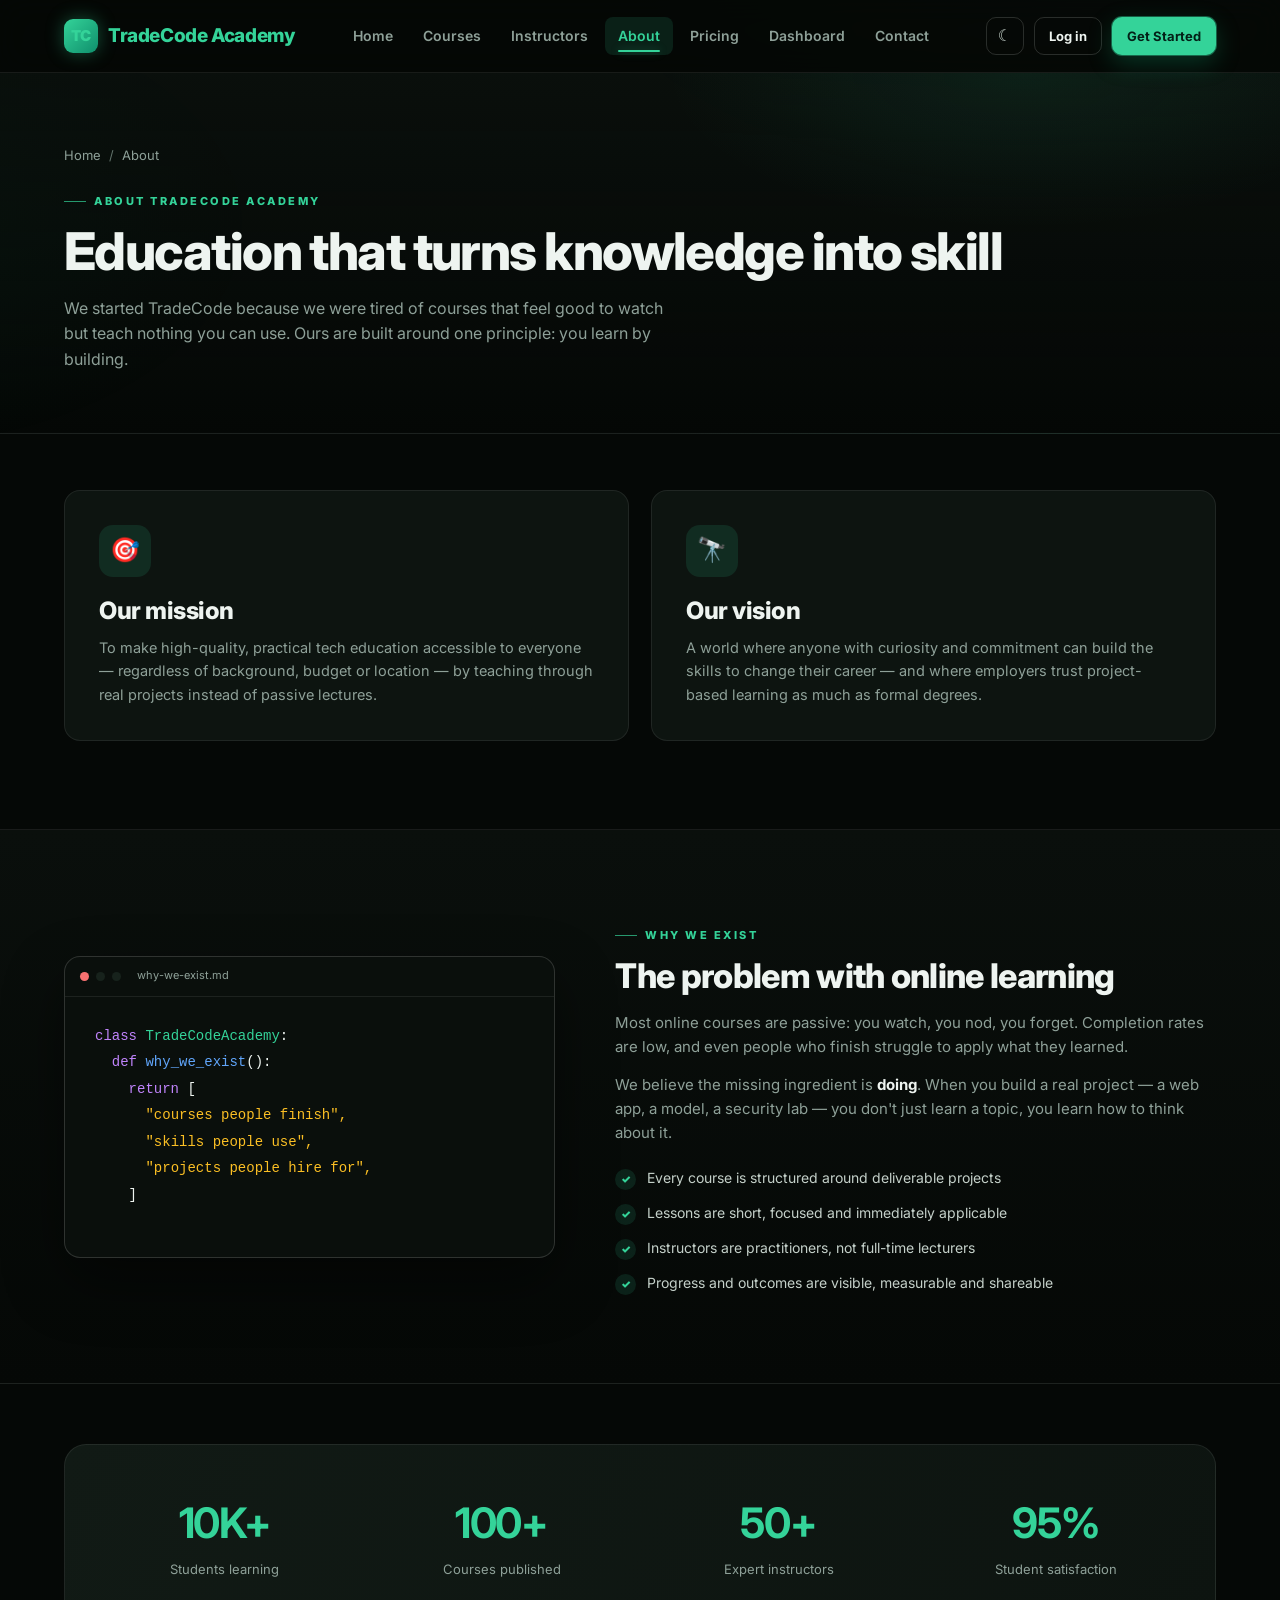
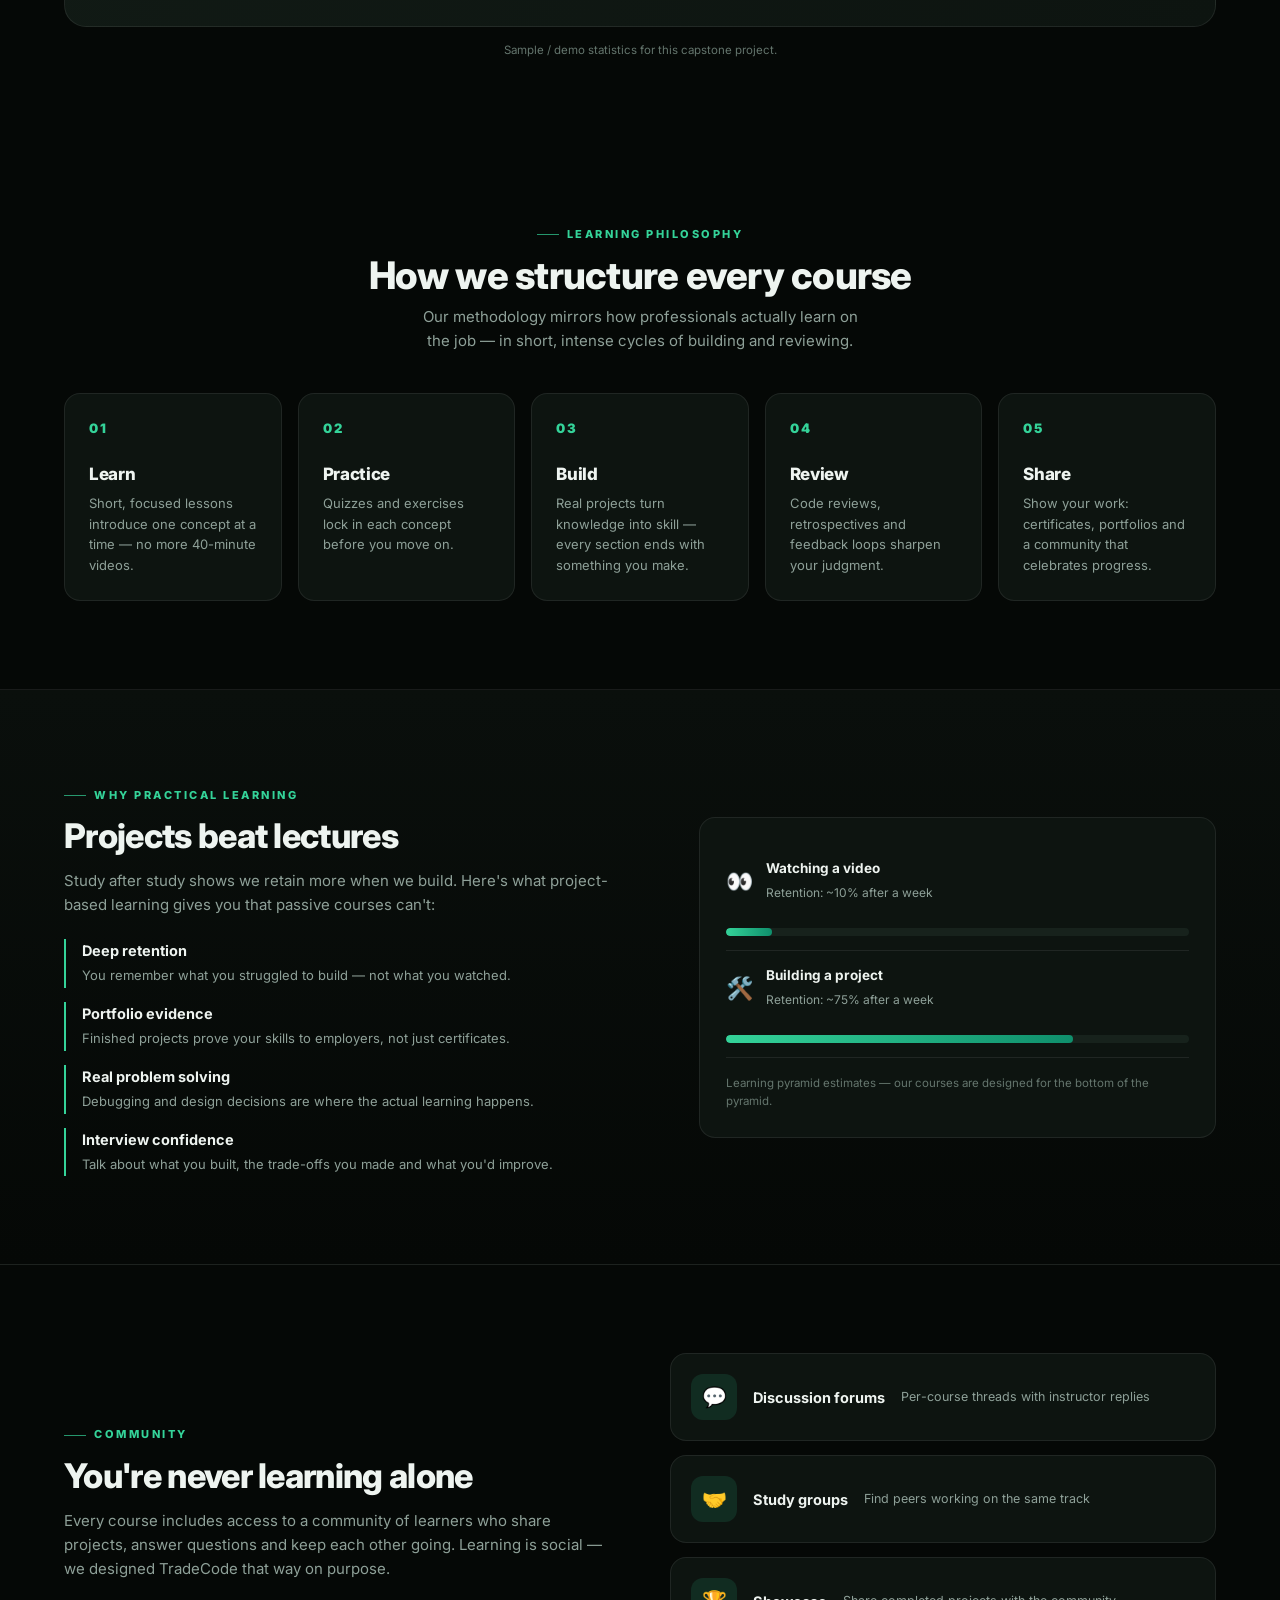
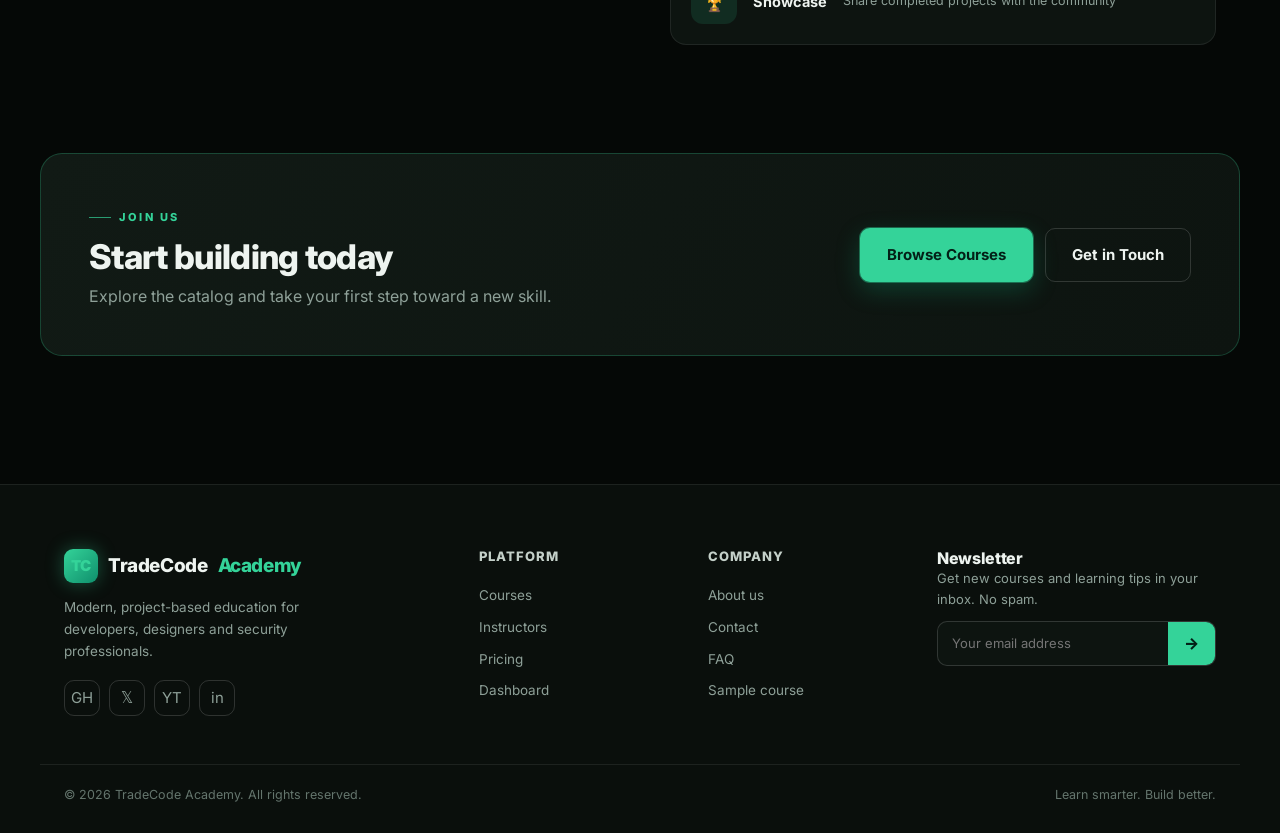
==== pages/about.html @ 3bd2e51d "feat: add instructors, about, pricing, dashboard and contact pages Complete the multi-page platform:" ====
<!DOCTYPE html>
<html lang="en">
<head>
  <meta charset="UTF-8">
  <meta name="viewport" content="width=device-width, initial-scale=1.0">
  <meta name="description" content="About TradeCode Academy — our mission, vision, learning philosophy and the story behind the platform.">
  <title>About Us | TradeCode Academy</title>
  <link rel="icon" type="image/svg+xml" href="../assets/images/favicon.svg">
  <link rel="preconnect" href="https://fonts.googleapis.com">
  <link rel="preconnect" href="https://fonts.gstatic.com" crossorigin>
  <link href="https://fonts.googleapis.com/css2?family=Inter:wght@400;500;600;700;800;900&display=swap" rel="stylesheet">
  <link rel="stylesheet" href="../css/style.css">
  <link rel="stylesheet" href="../css/about.css">
</head>
<body data-page="about">

  <header class="navbar">
    <div class="nav-inner">
      <a href="../index.html" class="logo">
        <span class="logo-mark">TC</span>
        <span>TradeCode <em style="font-style:normal;color:var(--primary)">Academy</em></span>
      </a>
      <button class="icon-btn menu-toggle" aria-label="Open menu" aria-expanded="false">☰</button>
      <nav class="nav-links" aria-label="Main navigation">
        <a href="../index.html" data-nav="home">Home</a>
        <a href="courses.html" data-nav="courses">Courses</a>
        <a href="instructors.html" data-nav="instructors">Instructors</a>
        <a href="about.html" data-nav="about">About</a>
        <a href="pricing.html" data-nav="pricing">Pricing</a>
        <a href="dashboard.html" data-nav="dashboard">Dashboard</a>
        <a href="contact.html" data-nav="contact">Contact</a>
      </nav>
      <div class="nav-cta">
        <button class="icon-btn" id="themeBtn" aria-label="Toggle theme">☾</button>
        <button class="btn btn-outline btn-sm" data-modal="login">Log in</button>
        <button class="btn btn-primary btn-sm" data-modal="register">Get Started</button>
      </div>
    </div>
  </header>

  <main>
    <!-- ============ PAGE HERO ============ -->
    <section class="page-hero">
      <div class="container">
        <nav class="breadcrumbs" aria-label="Breadcrumb">
          <a href="../index.html">Home</a>
          <span class="sep">/</span>
          <span>About</span>
        </nav>
        <span class="eyebrow">About TradeCode Academy</span>
        <h1>Education that turns knowledge into skill</h1>
        <p>We started TradeCode because we were tired of courses that feel good to watch but teach nothing you can use. Ours are built around one principle: you learn by building.</p>
      </div>
    </section>

    <!-- ============ MISSION / VISION ============ -->
    <section class="section mv-section">
      <div class="container mv-grid">
        <article class="mv-card card reveal">
          <span class="mv-icon">🎯</span>
          <h2>Our mission</h2>
          <p>To make high-quality, practical tech education accessible to everyone — regardless of background, budget or location — by teaching through real projects instead of passive lectures.</p>
        </article>
        <article class="mv-card card reveal">
          <span class="mv-icon">🔭</span>
          <h2>Our vision</h2>
          <p>A world where anyone with curiosity and commitment can build the skills to change their career — and where employers trust project-based learning as much as formal degrees.</p>
        </article>
      </div>
    </section>

    <!-- ============ STORY ============ -->
    <section class="section story-section">
      <div class="container story-grid">
        <div class="story-visual">
          <div class="story-window">
            <div class="window-bar"><i></i><i></i><i></i><span>why-we-exist.md</span></div>
            <div class="window-body">
              <p><span class="code-kw">class</span> <span class="code-tc">TradeCodeAcademy</span>:</p>
              <p>&nbsp;&nbsp;<span class="code-kw">def</span> <span class="code-fn">why_we_exist</span>():</p>
              <p>&nbsp;&nbsp;&nbsp;&nbsp;<span class="code-kw">return</span> [</p>
              <p>&nbsp;&nbsp;&nbsp;&nbsp;&nbsp;&nbsp;<span class="code-str">"courses people finish",</span></p>
              <p>&nbsp;&nbsp;&nbsp;&nbsp;&nbsp;&nbsp;<span class="code-str">"skills people use",</span></p>
              <p>&nbsp;&nbsp;&nbsp;&nbsp;&nbsp;&nbsp;<span class="code-str">"projects people hire for",</span></p>
              <p>&nbsp;&nbsp;&nbsp;&nbsp;]</p>
            </div>
          </div>
        </div>
        <div class="story-copy">
          <span class="eyebrow">Why we exist</span>
          <h2>The problem with online learning</h2>
          <p>Most online courses are passive: you watch, you nod, you forget. Completion rates are low, and even people who finish struggle to apply what they learned.</p>
          <p>We believe the missing ingredient is <strong>doing</strong>. When you build a real project — a web app, a model, a security lab — you don't just learn a topic, you learn how to think about it.</p>
          <ul class="story-points">
            <li><span>✓</span> Every course is structured around deliverable projects</li>
            <li><span>✓</span> Lessons are short, focused and immediately applicable</li>
            <li><span>✓</span> Instructors are practitioners, not full-time lecturers</li>
            <li><span>✓</span> Progress and outcomes are visible, measurable and shareable</li>
          </ul>
        </div>
      </div>
    </section>

    <!-- ============ STATS ============ -->
    <section class="section stats-band">
      <div class="container">
        <div class="stats-grid" id="statsGrid">
          <div class="stat-cell"><b class="count" data-target="10" data-suffix="K+">0</b><span>Students learning</span></div>
          <div class="stat-cell"><b class="count" data-target="100" data-suffix="+">0</b><span>Courses published</span></div>
          <div class="stat-cell"><b class="count" data-target="50" data-suffix="+">0</b><span>Expert instructors</span></div>
          <div class="stat-cell"><b class="count" data-target="95" data-suffix="%">0</b><span>Student satisfaction</span></div>
        </div>
        <p class="demo-stats-note">Sample / demo statistics for this capstone project.</p>
      </div>
    </section>

    <!-- ============ PHILOSOPHY ============ -->
    <section class="section phil-section">
      <div class="container">
        <div class="section-head center">
          <div>
            <span class="eyebrow">Learning philosophy</span>
            <h2>How we structure every course</h2>
            <p>Our methodology mirrors how professionals actually learn on the job — in short, intense cycles of building and reviewing.</p>
          </div>
        </div>
        <div class="method-grid">
          <article class="method-step card reveal">
            <span class="method-num">01</span>
            <h3>Learn</h3>
            <p>Short, focused lessons introduce one concept at a time — no more 40-minute videos.</p>
          </article>
          <article class="method-step card reveal">
            <span class="method-num">02</span>
            <h3>Practice</h3>
            <p>Quizzes and exercises lock in each concept before you move on.</p>
          </article>
          <article class="method-step card reveal">
            <span class="method-num">03</span>
            <h3>Build</h3>
            <p>Real projects turn knowledge into skill — every section ends with something you make.</p>
          </article>
          <article class="method-step card reveal">
            <span class="method-num">04</span>
            <h3>Review</h3>
            <p>Code reviews, retrospectives and feedback loops sharpen your judgment.</p>
          </article>
          <article class="method-step card reveal">
            <span class="method-num">05</span>
            <h3>Share</h3>
            <p>Show your work: certificates, portfolios and a community that celebrates progress.</p>
          </article>
        </div>
      </div>
    </section>

    <!-- ============ PRACTICAL LEARNING ============ -->
    <section class="section practical-section">
      <div class="container practical-grid">
        <div class="practical-copy">
          <span class="eyebrow">Why practical learning</span>
          <h2>Projects beat lectures</h2>
          <p>Study after study shows we retain more when we build. Here's what project-based learning gives you that passive courses can't:</p>
          <ul class="benefit-list">
            <li><b>Deep retention</b><span>You remember what you struggled to build — not what you watched.</span></li>
            <li><b>Portfolio evidence</b><span>Finished projects prove your skills to employers, not just certificates.</span></li>
            <li><b>Real problem solving</b><span>Debugging and design decisions are where the actual learning happens.</span></li>
            <li><b>Interview confidence</b><span>Talk about what you built, the trade-offs you made and what you'd improve.</span></li>
          </ul>
        </div>
        <div class="practical-visual">
          <div class="practical-card card">
            <div class="practical-row">
              <span class="p-ico">👀</span>
              <div><b>Watching a video</b><span>Retention: ~10% after a week</span></div>
              <div class="p-bar"><span style="width:10%"></span></div>
            </div>
            <div class="practical-row">
              <span class="p-ico">🛠️</span>
              <div><b>Building a project</b><span>Retention: ~75% after a week</span></div>
              <div class="p-bar"><span style="width:75%"></span></div>
            </div>
            <p class="practical-note">Learning pyramid estimates — our courses are designed for the bottom of the pyramid.</p>
          </div>
        </div>
      </div>
    </section>

    <!-- ============ COMMUNITY ============ -->
    <section class="section community-section">
      <div class="container community-inner">
        <div class="community-copy">
          <span class="eyebrow">Community</span>
          <h2>You're never learning alone</h2>
          <p>Every course includes access to a community of learners who share projects, answer questions and keep each other going. Learning is social — we designed TradeCode that way on purpose.</p>
        </div>
        <div class="community-cards">
          <article class="comm-card card"><span>💬</span><b>Discussion forums</b><small>Per-course threads with instructor replies</small></article>
          <article class="comm-card card"><span>🤝</span><b>Study groups</b><small>Find peers working on the same track</small></article>
          <article class="comm-card card"><span>🏆</span><b>Showcase</b><small>Share completed projects with the community</small></article>
        </div>
      </div>
    </section>

    <!-- ============ CTA ============ -->
    <section class="section cta-band">
      <div class="container cta-inner">
        <div>
          <span class="eyebrow">Join us</span>
          <h2>Start building today</h2>
          <p>Explore the catalog and take your first step toward a new skill.</p>
        </div>
        <div class="cta-actions">
          <a href="courses.html" class="btn btn-primary btn-large">Browse Courses</a>
          <a href="contact.html" class="btn btn-outline btn-large">Get in Touch</a>
        </div>
      </div>
    </section>
  </main>

  <footer class="footer">
    <div class="footer-grid">
      <div class="footer-brand">
        <a href="../index.html" class="logo"><span class="logo-mark">TC</span> TradeCode <span style="color:var(--primary)">Academy</span></a>
        <p>Modern, project-based education for developers, designers and security professionals.</p>
        <div class="socials">
          <a href="#" aria-label="GitHub">GH</a>
          <a href="#" aria-label="X / Twitter">𝕏</a>
          <a href="#" aria-label="YouTube">YT</a>
          <a href="#" aria-label="LinkedIn">in</a>
        </div>
      </div>
      <div class="footer-col">
        <h4>Platform</h4>
        <a href="courses.html">Courses</a>
        <a href="instructors.html">Instructors</a>
        <a href="pricing.html">Pricing</a>
        <a href="dashboard.html">Dashboard</a>
      </div>
      <div class="footer-col">
        <h4>Company</h4>
        <a href="about.html">About us</a>
        <a href="contact.html">Contact</a>
        <a href="contact.html#faq">FAQ</a>
        <a href="course-details.html?id=javascript-zero-to-advanced">Sample course</a>
      </div>
      <div class="footer-news">
        <h4>Newsletter</h4>
        <p>Get new courses and learning tips in your inbox. No spam.</p>
        <form class="news-form">
          <input type="email" placeholder="Your email address" required aria-label="Email address">
          <button type="submit" aria-label="Subscribe">→</button>
        </form>
      </div>
    </div>
    <div class="footer-bottom">
      <span>© <span class="js-year">2026</span> TradeCode Academy. All rights reserved.</span>
      <span>Learn smarter. Build better.</span>
    </div>
  </footer>

  <!-- Auth modal (demo UI) -->
  <div class="modal" id="modal" aria-hidden="true">
    <div class="modal-box">
      <button class="modal-close" aria-label="Close">×</button>
      <div class="modal-logo">TC</div>
      <h2 id="modalTitle">Create your account</h2>
      <p id="modalText">Start your learning journey today.</p>
      <form id="authForm">
        <div class="field"><input type="text" id="nameField" placeholder="Full name" required></div>
        <div class="field"><input type="email" placeholder="Email address" required></div>
        <div class="field"><input type="password" placeholder="Password (min. 6 characters)" required minlength="6"></div>
        <button class="btn btn-primary btn-block" type="submit" id="authSubmit">Create Account</button>
      </form>
      <small class="demo-note">Demo UI — connect this form to your backend/auth service.</small>
    </div>
  </div>

  <div class="toast" id="toast" role="status"></div>

  <script src="../js/courses.js"></script>
  <script src="../js/main.js"></script>
  <script src="../js/navigation.js"></script>
  <script src="../js/about.js"></script>
</body>
</html>
---- css/style.css ----
/* ============================================================
   TradeCode Academy — Design System (shared across all pages)
   Dark / premium / professional e-learning platform
   ============================================================ */

:root {
  /* Palette */
  --bg: #050806;
  --bg-soft: #0a0f0c;
  --surface: #0d1410;
  --surface-2: #111a15;
  --surface-3: #17221c;
  --border: rgba(255, 255, 255, 0.08);
  --border-strong: rgba(255, 255, 255, 0.15);
  --text: #eef4f0;
  --text-2: #c4d0c9;
  --muted: #8ea098;
  --muted-2: #64756d;
  --primary: #34d399;
  --primary-2: #10b981;
  --primary-dim: rgba(52, 211, 153, 0.12);
  --primary-glow: rgba(52, 211, 153, 0.35);
  --star: #f5c453;
  --danger: #f87171;

  /* Geometry */
  --radius: 16px;
  --radius-sm: 10px;
  --radius-lg: 22px;
  --shadow: 0 24px 60px rgba(0, 0, 0, 0.45);
  --shadow-sm: 0 10px 30px rgba(0, 0, 0, 0.35);
  --font: 'Inter', system-ui, -apple-system, 'Segoe UI', Roboto, sans-serif;
  --maxw: 1200px;
}

/* ---------- Base ---------- */
* { box-sizing: border-box; margin: 0; padding: 0; }
html { scroll-behavior: smooth; }
body {
  font-family: var(--font);
  background: var(--bg);
  color: var(--text);
  line-height: 1.6;
  -webkit-font-smoothing: antialiased;
  overflow-x: hidden;
}
body::before {
  content: '';
  position: fixed;
  inset: 0;
  z-index: -1;
  background:
    radial-gradient(900px 480px at 85% -10%, rgba(52, 211, 153, 0.07), transparent 60%),
    radial-gradient(700px 420px at -10% 25%, rgba(16, 185, 129, 0.05), transparent 55%);
  pointer-events: none;
}
a { text-decoration: none; color: inherit; }
img, svg { display: block; max-width: 100%; }
button { font: inherit; cursor: pointer; }
input, select, textarea { font: inherit; }
ul, ol { list-style: none; }
::selection { background: var(--primary-dim); color: var(--text); }

.container { max-width: var(--maxw); margin: 0 auto; padding: 0 24px; }
.eyebrow {
  font-size: 11px;
  letter-spacing: 2.5px;
  text-transform: uppercase;
  color: var(--primary);
  font-weight: 800;
  display: inline-flex;
  align-items: center;
  gap: 8px;
}
.eyebrow::before { content: ''; width: 22px; height: 1px; background: var(--primary); opacity: .7; }

/* ---------- Typography ---------- */
h1, h2, h3, h4 { line-height: 1.15; letter-spacing: -0.02em; font-weight: 800; }

/* ---------- Buttons ---------- */
.btn {
  display: inline-flex;
  align-items: center;
  justify-content: center;
  gap: 8px;
  border: 1px solid transparent;
  border-radius: var(--radius-sm);
  padding: 11px 20px;
  font-weight: 700;
  font-size: 14px;
  transition: all 0.2s ease;
  white-space: nowrap;
}
.btn-primary {
  background: var(--primary);
  color: #032017;
  box-shadow: 0 0 0 1px rgba(52, 211, 153, 0.4), 0 8px 24px rgba(16, 185, 129, 0.25);
}
.btn-primary:hover { background: #4adea0; transform: translateY(-1px); box-shadow: 0 0 0 1px rgba(52, 211, 153, 0.5), 0 12px 30px rgba(16, 185, 129, 0.35); }
.btn-outline { border-color: var(--border-strong); color: var(--text); background: transparent; }
.btn-outline:hover { border-color: var(--primary); color: var(--primary); background: var(--primary-dim); }
.btn-ghost { background: transparent; color: var(--text-2); }
.btn-ghost:hover { color: var(--primary); }
.btn-large { padding: 14px 26px; font-size: 15px; }
.btn-sm { padding: 8px 14px; font-size: 13px; }
.btn-block { width: 100%; }

/* ---------- Badges / tags ---------- */
.tag {
  display: inline-flex;
  align-items: center;
  gap: 6px;
  font-size: 11px;
  font-weight: 700;
  padding: 5px 11px;
  border-radius: 100px;
  background: var(--primary-dim);
  color: var(--primary);
  letter-spacing: .3px;
}
.tag-outline { background: transparent; border: 1px solid var(--border-strong); color: var(--text-2); }
.badge {
  display: inline-flex;
  align-items: center;
  gap: 5px;
  font-size: 11px;
  font-weight: 700;
  padding: 4px 10px;
  border-radius: 100px;
  border: 1px solid var(--border-strong);
  color: var(--text-2);
  background: var(--surface-2);
}
.badge.green { color: var(--primary); border-color: rgba(52, 211, 153, 0.35); background: var(--primary-dim); }
.badge.gold { color: var(--star); border-color: rgba(245, 196, 83, 0.35); background: rgba(245, 196, 83, 0.08); }

/* ---------- Section headers ---------- */
.section { padding: 88px 0; }
.section-head { display: flex; align-items: flex-end; justify-content: space-between; gap: 24px; margin-bottom: 40px; flex-wrap: wrap; }
.section-head h2 { font-size: clamp(28px, 4vw, 38px); margin-top: 10px; }
.section-head p { color: var(--muted); max-width: 460px; margin-top: 8px; font-size: 15px; }
.section-head.center { justify-content: center; text-align: center; }
.section-head.center p { margin-left: auto; margin-right: auto; }

/* ---------- Cards ---------- */
.card {
  background: var(--surface);
  border: 1px solid var(--border);
  border-radius: var(--radius);
  transition: all 0.25s ease;
}
.card:hover { transform: translateY(-4px); border-color: rgba(52, 211, 153, 0.35); box-shadow: var(--shadow); }

/* ---------- Navbar ---------- */
.navbar {
  position: sticky;
  top: 0;
  z-index: 40;
  border-bottom: 1px solid var(--border);
  background: rgba(5, 8, 6, 0.82);
  backdrop-filter: blur(14px);
  -webkit-backdrop-filter: blur(14px);
}
.nav-inner {
  max-width: var(--maxw);
  margin: 0 auto;
  height: 72px;
  padding: 0 24px;
  display: flex;
  align-items: center;
  justify-content: space-between;
  gap: 24px;
}
.logo { display: inline-flex; align-items: center; gap: 10px; font-weight: 800; font-size: 19px; letter-spacing: -0.02em; }
.logo-mark {
  width: 34px; height: 34px;
  display: grid; place-items: center;
  border-radius: 9px;
  background: linear-gradient(135deg, #34d399, #0f8f6c);
  color: #032017;
  font-weight: 900;
  font-size: 15px;
  box-shadow: 0 0 18px rgba(52, 211, 153, 0.35);
}
.logo span { color: var(--primary); }
.nav-links { display: flex; align-items: center; gap: 4px; }
.nav-links > a {
  position: relative;
  color: var(--muted);
  font-size: 14px;
  font-weight: 600;
  padding: 8px 13px;
  border-radius: 8px;
  transition: color 0.2s;
}
.nav-links > a:hover { color: var(--text); }
.nav-links > a.active { color: var(--primary); background: var(--primary-dim); }
.nav-links > a.active::after {
  content: '';
  position: absolute;
  left: 13px; right: 13px; bottom: 3px;
  height: 2px;
  border-radius: 2px;
  background: var(--primary);
  box-shadow: 0 0 8px var(--primary-glow);
}
.nav-cta { display: flex; align-items: center; gap: 10px; }
.icon-btn {
  display: grid; place-items: center;
  width: 38px; height: 38px;
  border-radius: 10px;
  border: 1px solid var(--border-strong);
  background: transparent;
  color: var(--text-2);
  font-size: 16px;
  transition: all 0.2s;
}
.icon-btn:hover { border-color: var(--primary); color: var(--primary); }
.menu-toggle { display: none; }

/* ---------- Page hero (inner pages) ---------- */
.page-hero {
  padding: 72px 0 60px;
  border-bottom: 1px solid var(--border);
  background:
    radial-gradient(600px 260px at 80% 0%, rgba(52, 211, 153, 0.08), transparent 60%),
    linear-gradient(180deg, rgba(13, 20, 16, 0.6), transparent);
}
.breadcrumbs { display: flex; align-items: center; gap: 8px; font-size: 13px; color: var(--muted); margin-bottom: 18px; }
.breadcrumbs a:hover { color: var(--primary); }
.breadcrumbs .sep { color: var(--muted-2); }
.page-hero h1 { font-size: clamp(34px, 5vw, 52px); letter-spacing: -0.03em; margin: 12px 0 14px; }
.page-hero p { color: var(--muted); max-width: 620px; font-size: 16px; }

/* ---------- Footer ---------- */
.footer { border-top: 1px solid var(--border); background: var(--bg-soft); padding: 64px 0 28px; margin-top: 40px; }
.footer-grid {
  max-width: var(--maxw);
  margin: 0 auto;
  padding: 0 24px;
  display: grid;
  grid-template-columns: 2fr 1fr 1fr 1.4fr;
  gap: 44px;
}
.footer-brand p { color: var(--muted); font-size: 13.5px; margin: 14px 0 18px; max-width: 300px; }
.socials { display: flex; gap: 9px; }
.socials a {
  width: 36px; height: 36px;
  display: grid; place-items: center;
  border-radius: 10px;
  border: 1px solid var(--border-strong);
  color: var(--muted);
  font-size: 15px;
  transition: all 0.2s;
}
.socials a:hover { color: var(--primary); border-color: var(--primary); transform: translateY(-2px); }
.footer-col h4 { font-size: 13px; letter-spacing: 1px; text-transform: uppercase; color: var(--text-2); margin-bottom: 16px; }
.footer-col a { display: block; color: var(--muted); font-size: 13.5px; padding: 5px 0; transition: color 0.2s; }
.footer-col a:hover { color: var(--primary); }
.footer-news p { color: var(--muted); font-size: 13px; margin-bottom: 12px; }
.news-form { display: flex; border: 1px solid var(--border-strong); border-radius: var(--radius-sm); overflow: hidden; background: var(--surface); }
.news-form input {
  flex: 1;
  min-width: 0;
  background: transparent;
  border: 0;
  padding: 11px 14px;
  color: var(--text);
  outline: none;
  font-size: 13px;
}
.news-form button { border: 0; background: var(--primary); color: #032017; font-weight: 800; padding: 0 16px; transition: background 0.2s; }
.news-form button:hover { background: #4adea0; }
.footer-bottom {
  max-width: var(--maxw);
  margin: 48px auto 0;
  padding: 20px 24px 0;
  border-top: 1px solid var(--border);
  display: flex;
  justify-content: space-between;
  gap: 12px;
  flex-wrap: wrap;
  font-size: 12.5px;
  color: var(--muted-2);
}

/* ---------- Toast ---------- */
.toast {
  position: fixed;
  right: 22px;
  bottom: 22px;
  z-index: 100;
  background: var(--primary);
  color: #032017;
  font-weight: 700;
  font-size: 13.5px;
  padding: 13px 18px;
  border-radius: var(--radius-sm);
  box-shadow: 0 12px 32px rgba(16, 185, 129, 0.35);
  transform: translateY(90px);
  opacity: 0;
  transition: all 0.3s ease;
  max-width: 320px;
}
.toast.show { transform: translateY(0); opacity: 1; }

/* ---------- Modal (auth) ---------- */
.modal {
  position: fixed;
  inset: 0;
  z-index: 90;
  background: rgba(0, 0, 0, 0.72);
  backdrop-filter: blur(6px);
  display: none;
  align-items: center;
  justify-content: center;
  padding: 20px;
}
.modal.show { display: flex; }
.modal-box {
  position: relative;
  width: min(430px, 100%);
  background: var(--surface);
  border: 1px solid var(--border-strong);
  border-radius: var(--radius-lg);
  padding: 36px;
  box-shadow: var(--shadow);
}
.modal-close {
  position: absolute;
  right: 16px; top: 12px;
  background: none; border: 0;
  color: var(--muted);
  font-size: 26px;
  line-height: 1;
}
.modal-close:hover { color: var(--text); }
.modal-logo { width: 44px; height: 44px; border-radius: 12px; background: linear-gradient(135deg, #34d399, #0f8f6c); display: grid; place-items: center; font-weight: 900; color: #032017; font-size: 18px; margin-bottom: 18px; }
.modal-box h2 { font-size: 24px; }
.modal-box > p { color: var(--muted); font-size: 13.5px; margin: 6px 0 22px; }
.modal-box form { display: grid; gap: 12px; }
.field input, .field select, .field textarea {
  width: 100%;
  background: var(--bg-soft);
  border: 1px solid var(--border-strong);
  border-radius: var(--radius-sm);
  padding: 12px 14px;
  color: var(--text);
  outline: none;
  font-size: 14px;
  transition: border-color 0.2s;
}
.field input:focus, .field select:focus, .field textarea:focus { border-color: var(--primary); box-shadow: 0 0 0 3px var(--primary-dim); }
.field label { display: block; font-size: 12.5px; font-weight: 700; color: var(--text-2); margin-bottom: 6px; }
.demo-note { display: block; color: var(--muted-2); margin-top: 14px; font-size: 11px; text-align: center; }

/* ---------- Scroll reveal ---------- */
.reveal { opacity: 0; transform: translateY(18px); transition: opacity 0.6s ease, transform 0.6s ease; }
.reveal.in { opacity: 1; transform: none; }

/* ---------- Course cards (home + catalog) ---------- */
.course-card { overflow: hidden; display: flex; flex-direction: column; }
.course-cover {
  position: relative;
  display: block;
  height: 168px;
  background-size: cover;
  background-position: center;
  overflow: hidden;
}
.course-cover::after {
  content: '';
  position: absolute;
  inset: 0;
  background: linear-gradient(180deg, transparent 55%, rgba(5, 8, 6, 0.55));
  pointer-events: none;
}
.cover-web { background-image: url('../assets/images/cover-web.svg'); }
.cover-programming { background-image: url('../assets/images/cover-programming.svg'); }
.cover-data { background-image: url('../assets/images/cover-data.svg'); }
.cover-database { background-image: url('../assets/images/cover-database.svg'); }
.cover-devops { background-image: url('../assets/images/cover-devops.svg'); }
.cover-uiux { background-image: url('../assets/images/cover-uiux.svg'); }
.cover-security { background-image: url('../assets/images/cover-security.svg'); }
.course-cat { position: absolute; top: 12px; left: 12px; z-index: 1; }
.course-level {
  position: absolute;
  bottom: 12px;
  right: 12px;
  z-index: 1;
  font-size: 11px;
  font-weight: 700;
  color: var(--text-2);
  background: rgba(5, 8, 6, 0.72);
  border: 1px solid var(--border-strong);
  padding: 4px 10px;
  border-radius: 100px;
  backdrop-filter: blur(4px);
}
.course-body { padding: 18px; display: flex; flex-direction: column; gap: 10px; flex: 1; }
.course-title { font-size: 16.5px; line-height: 1.3; }
.course-title a:hover { color: var(--primary); }
.course-desc { color: var(--muted); font-size: 13px; }
.course-instructor { display: flex; align-items: center; gap: 9px; font-size: 12.5px; color: var(--text-2); }
.course-meta {
  display: flex;
  justify-content: space-between;
  align-items: center;
  gap: 10px;
  font-size: 12px;
  color: var(--muted);
  border-top: 1px solid var(--border);
  padding-top: 12px;
}
.course-rating { display: inline-flex; align-items: center; gap: 7px; }
.course-rating em { font-style: normal; color: var(--muted-2); }
.course-students { white-space: nowrap; }
.rating-stars { color: var(--star); letter-spacing: 1px; font-size: 11.5px; }
.course-foot {
  display: flex;
  align-items: center;
  justify-content: space-between;
  gap: 10px;
  margin-top: auto;
  padding-top: 2px;
}
.course-price { font-size: 18px; font-weight: 800; color: var(--text); }
.price-old { font-size: 12px; color: var(--muted-2); text-decoration: line-through; font-weight: 600; margin-right: 6px; }

/* ---------- Avatars ---------- */
.avatar {
  display: grid;
  place-items: center;
  border-radius: 50%;
  font-weight: 800;
  color: #032017;
  flex-shrink: 0;
  border: 2px solid var(--surface-3);
}
.avatar-sm { width: 30px; height: 30px; font-size: 11px; }
.avatar-md { width: 44px; height: 44px; font-size: 14px; }
.avatar-lg { width: 76px; height: 76px; font-size: 22px; }
.av-web { background: linear-gradient(135deg, #60a5fa, #22d3ee); }
.av-programming { background: linear-gradient(135deg, #a78bfa, #e879f9); }
.av-data { background: linear-gradient(135deg, #2dd4bf, #818cf8); }
.av-database { background: linear-gradient(135deg, #fbbf24, #f87171); }
.av-devops { background: linear-gradient(135deg, #f87171, #fb7185); }
.av-uiux { background: linear-gradient(135deg, #f472b6, #e879f9); }
.av-security { background: linear-gradient(135deg, #34d399, #2dd4bf); }

/* ============================================================
   Light theme
   ============================================================ */
body.light {
  --bg: #f4f7f5;
  --bg-soft: #e9efeb;
  --surface: #ffffff;
  --surface-2: #f1f6f2;
  --surface-3: #e7efe9;
  --border: rgba(10, 35, 22, 0.1);
  --border-strong: rgba(10, 35, 22, 0.18);
  --text: #0f1d16;
  --text-2: #2c4438;
  --muted: #5c6f65;
  --muted-2: #8a9b91;
  --primary-dim: rgba(16, 185, 129, 0.12);
  --shadow: 0 24px 60px rgba(20, 60, 40, 0.12);
  --shadow-sm: 0 10px 30px rgba(20, 60, 40, 0.1);
}
body.light .navbar { background: rgba(244, 247, 245, 0.85); }
body.light .page-hero { background: radial-gradient(600px 260px at 80% 0%, rgba(16, 185, 129, 0.1), transparent 60%); }
body.light .footer { background: #e9efeb; }

/* ============================================================
   Responsive (shared)
   ============================================================ */
@media (max-width: 1024px) {
  .footer-grid { grid-template-columns: 1fr 1fr; }
}
@media (max-width: 900px) {
  .menu-toggle { display: grid; }
  .nav-links {
    display: none;
    position: absolute;
    top: 72px;
    left: 0; right: 0;
    background: var(--bg-soft);
    border-bottom: 1px solid var(--border);
    padding: 16px 24px 22px;
    flex-direction: column;
    align-items: stretch;
    gap: 4px;
    box-shadow: var(--shadow-sm);
  }
  .nav-links.open { display: flex; }
  .nav-links > a { padding: 12px 14px; font-size: 15px; }
  .nav-links > a.active::after { display: none; }
  .nav-cta .btn-outline { display: none; }
}
@media (max-width: 640px) {
  .section { padding: 64px 0; }
  .page-hero { padding: 52px 0 44px; }
  .footer-grid { grid-template-columns: 1fr; gap: 32px; }
  .footer-bottom { flex-direction: column; text-align: center; }
  .nav-inner { padding: 0 18px; }
  .container { padding: 0 18px; }
}
@media (prefers-reduced-motion: reduce) {
  * { transition: none !important; animation: none !important; scroll-behavior: auto !important; }
}
---- css/about.css ----
/* ============================================================
   TradeCode Academy — About page styles
   ============================================================ */

/* ---------- Mission / Vision ---------- */
.mv-section { padding-top: 56px; }
.mv-grid { display: grid; grid-template-columns: 1fr 1fr; gap: 22px; }
.mv-card { padding: 34px; }
.mv-icon {
  width: 52px; height: 52px;
  display: grid; place-items: center;
  border-radius: 14px;
  background: var(--primary-dim);
  font-size: 24px;
  margin-bottom: 20px;
}
.mv-card h2 { font-size: 24px; margin-bottom: 12px; }
.mv-card p { color: var(--muted); font-size: 14.5px; }

/* ---------- Story ---------- */
.story-section { background: linear-gradient(180deg, var(--bg-soft), var(--bg)); border-top: 1px solid var(--border); border-bottom: 1px solid var(--border); }
.story-grid { display: grid; grid-template-columns: 0.9fr 1.1fr; gap: 60px; align-items: center; }
.story-window { border: 1px solid var(--border-strong); border-radius: var(--radius); overflow: hidden; box-shadow: var(--shadow); background: var(--bg-soft); }
.window-bar { height: 40px; display: flex; align-items: center; gap: 7px; padding: 0 15px; border-bottom: 1px solid var(--border); }
.window-bar i { width: 9px; height: 9px; border-radius: 50%; background: var(--surface-3); }
.window-bar i:first-child { background: #f87171; }
.window-bar span { margin-left: 9px; font-size: 11px; color: var(--muted); }
.window-body { padding: 26px 30px; font-family: Consolas, monospace; font-size: 14px; line-height: 1.9; min-height: 260px; }
.code-kw { color: #c084fc; }
.code-tc { color: var(--primary); }
.code-fn { color: #60a5fa; }
.code-str { color: #fbbf24; }
.story-copy h2 { font-size: clamp(26px, 3.6vw, 34px); margin: 12px 0 16px; }
.story-copy > p { color: var(--muted); font-size: 15px; margin-bottom: 14px; }
.story-copy strong { color: var(--text); }
.story-points { display: grid; gap: 12px; margin-top: 22px; }
.story-points li { display: flex; gap: 11px; align-items: flex-start; font-size: 14px; color: var(--text-2); }
.story-points span {
  flex-shrink: 0;
  width: 21px; height: 21px;
  display: grid; place-items: center;
  border-radius: 50%;
  background: var(--primary-dim);
  color: var(--primary);
  font-size: 11px;
  font-weight: 900;
  margin-top: 2px;
}

/* ---------- Stats ---------- */
.stats-band { padding-top: 60px; }
.stats-grid {
  display: grid;
  grid-template-columns: repeat(4, 1fr);
  gap: 18px;
  border: 1px solid var(--border);
  border-radius: var(--radius-lg);
  background: linear-gradient(120deg, var(--surface-2), var(--surface));
  padding: 44px 30px;
  text-align: center;
}
.stat-cell b { display: block; font-size: 42px; letter-spacing: -0.03em; color: var(--primary); }
.stat-cell span { color: var(--muted); font-size: 13px; }
.demo-stats-note { text-align: center; color: var(--muted-2); font-size: 11.5px; margin-top: 14px; }

/* ---------- Methodology ---------- */
.phil-section { padding-top: 70px; }
.method-grid { display: grid; grid-template-columns: repeat(5, 1fr); gap: 16px; }
.method-step { padding: 24px; position: relative; }
.method-num {
  font-size: 13px;
  font-weight: 900;
  color: var(--primary);
  letter-spacing: 2px;
  display: block;
  margin-bottom: 26px;
}
.method-step h3 { font-size: 17px; margin-bottom: 8px; }
.method-step p { color: var(--muted); font-size: 13px; }

/* ---------- Practical ---------- */
.practical-section { background: linear-gradient(180deg, var(--bg-soft), var(--bg)); border-top: 1px solid var(--border); border-bottom: 1px solid var(--border); }
.practical-grid { display: grid; grid-template-columns: 1fr 0.9fr; gap: 60px; align-items: center; }
.practical-copy h2 { font-size: clamp(26px, 3.6vw, 34px); margin: 12px 0 14px; }
.practical-copy > p { color: var(--muted); font-size: 15px; margin-bottom: 22px; }
.benefit-list { display: grid; gap: 14px; }
.benefit-list li { border-left: 2px solid var(--primary); padding-left: 16px; }
.benefit-list b { display: block; font-size: 14.5px; }
.benefit-list span { color: var(--muted); font-size: 13px; }
.practical-card { padding: 26px; }
.practical-row { display: flex; align-items: center; gap: 13px; padding: 14px 0; border-bottom: 1px solid var(--border); flex-wrap: wrap; }
.practical-row .p-ico { font-size: 22px; }
.practical-row div:nth-child(2) { flex: 1; min-width: 180px; }
.practical-row b { display: block; font-size: 13.5px; }
.practical-row span { color: var(--muted); font-size: 12px; }
.p-bar { width: 100%; height: 8px; background: var(--surface-3); border-radius: 8px; overflow: hidden; margin-top: 10px; }
.p-bar span { display: block; height: 100%; background: linear-gradient(90deg, #34d399, #0f8f6c); border-radius: 8px; }
.practical-note { color: var(--muted-2); font-size: 11.5px; margin-top: 16px; }

/* ---------- Community ---------- */
.community-inner { display: grid; grid-template-columns: 1fr 1fr; gap: 60px; align-items: center; }
.community-copy h2 { font-size: clamp(26px, 3.6vw, 34px); margin: 12px 0 14px; }
.community-copy p { color: var(--muted); font-size: 15px; }
.community-cards { display: grid; gap: 14px; }
.comm-card { display: flex; align-items: center; gap: 16px; padding: 20px; }
.comm-card span {
  width: 46px; height: 46px;
  display: grid; place-items: center;
  border-radius: 12px;
  background: var(--primary-dim);
  font-size: 20px;
  flex-shrink: 0;
}
.comm-card b { display: block; font-size: 14.5px; }
.comm-card small { color: var(--muted); font-size: 12.5px; }

/* ---------- CTA ---------- */
.cta-band { padding-top: 20px; }
.cta-inner {
  display: flex;
  align-items: center;
  justify-content: space-between;
  gap: 30px;
  flex-wrap: wrap;
  border: 1px solid rgba(52, 211, 153, 0.25);
  border-radius: var(--radius-lg);
  background: linear-gradient(120deg, var(--surface-2), var(--surface));
  padding: 46px 48px;
}
.cta-inner h2 { font-size: clamp(26px, 3.6vw, 34px); margin: 10px 0 8px; }
.cta-inner p { color: var(--muted); }
.cta-actions { display: flex; gap: 12px; flex-wrap: wrap; }

/* ---------- Responsive ---------- */
@media (max-width: 1024px) {
  .mv-grid, .story-grid, .practical-grid, .community-inner { grid-template-columns: 1fr; }
  .method-grid { grid-template-columns: repeat(3, 1fr); }
  .stats-grid { grid-template-columns: repeat(2, 1fr); }
}
@media (max-width: 640px) {
  .method-grid { grid-template-columns: 1fr; }
  .stats-grid { grid-template-columns: 1fr 1fr; padding: 30px 18px; }
  .stat-cell b { font-size: 34px; }
  .cta-inner { padding: 30px 22px; }
}
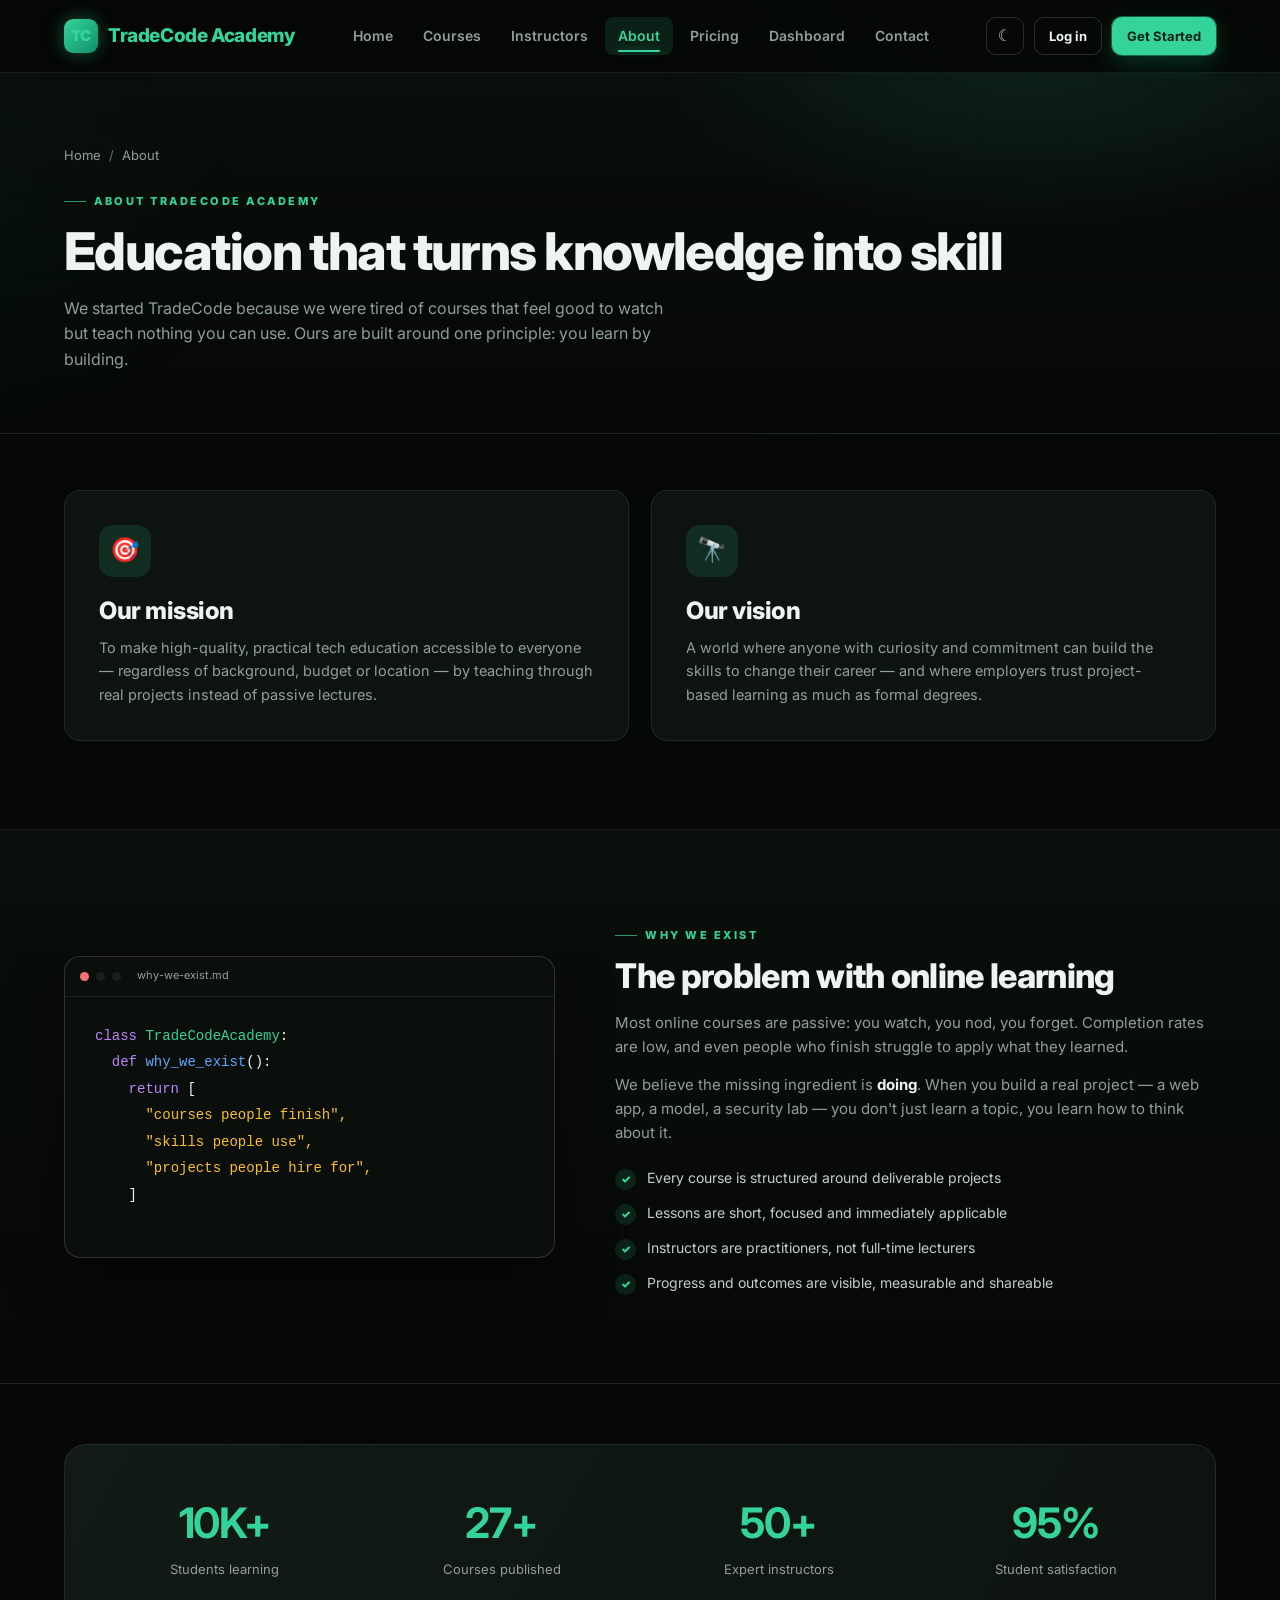
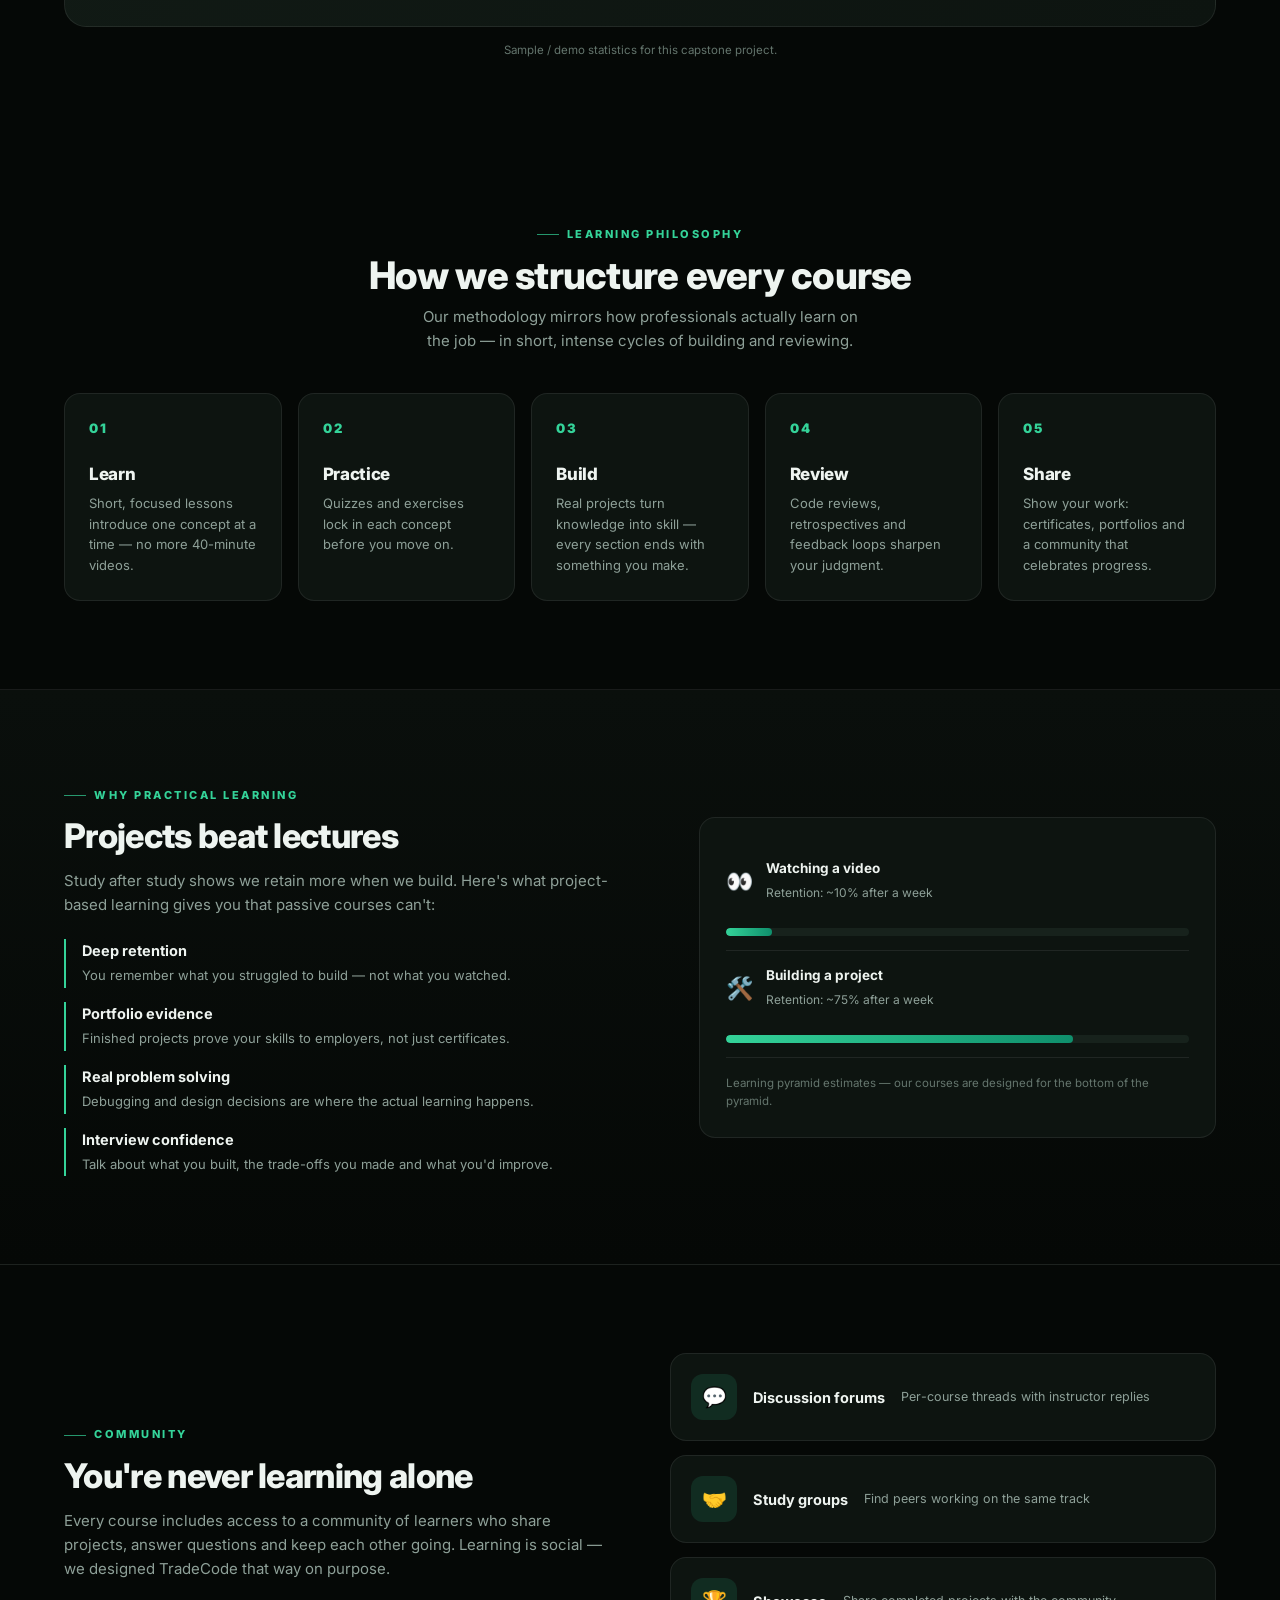
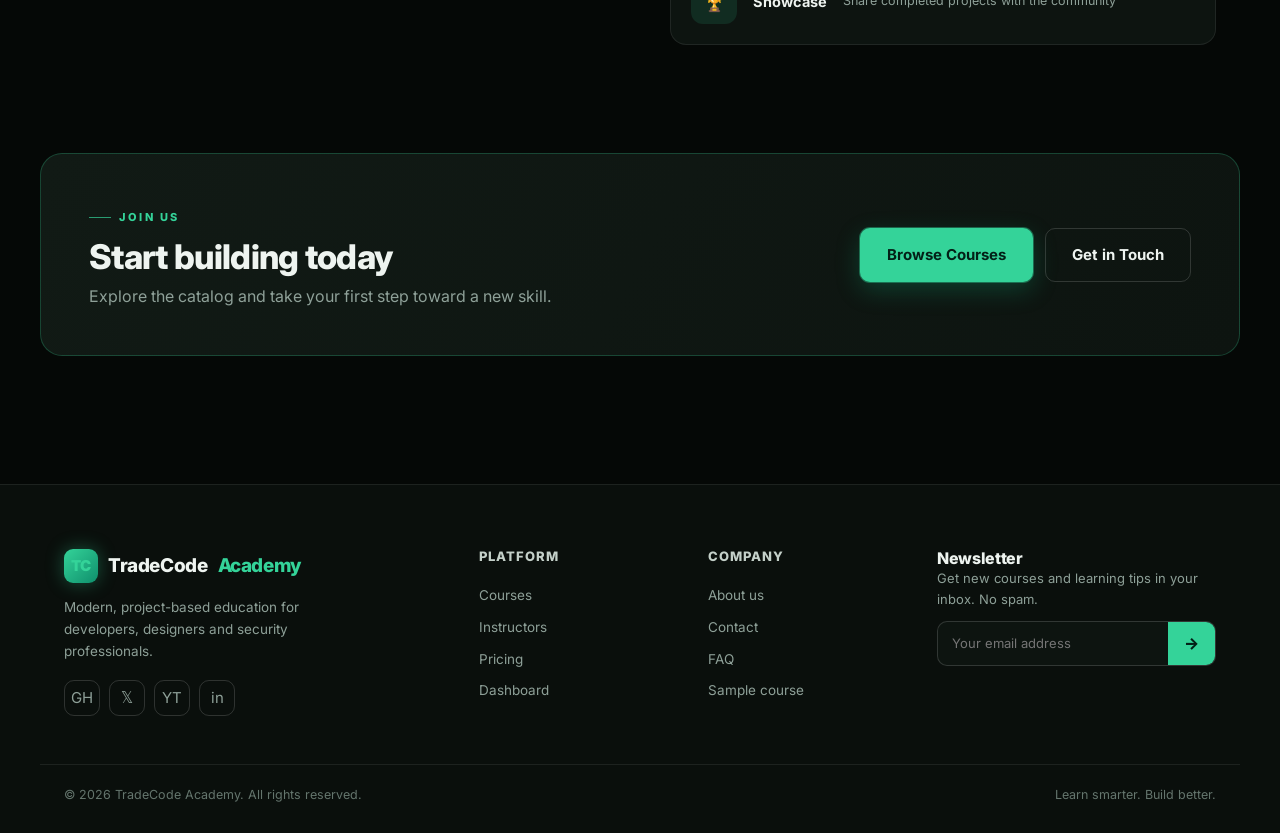
==== commit 38c79b3c: "feat: surface the expanded catalog across pages Add the new category filters to the courses and inst" ====
--- a/pages/about.html
+++ b/pages/about.html
@@ -106,7 +106,7 @@
       <div class="container">
         <div class="stats-grid" id="statsGrid">
           <div class="stat-cell"><b class="count" data-target="10" data-suffix="K+">0</b><span>Students learning</span></div>
-          <div class="stat-cell"><b class="count" data-target="100" data-suffix="+">0</b><span>Courses published</span></div>
+          <div class="stat-cell"><b class="count" data-target="27" data-suffix="+">0</b><span>Courses published</span></div>
           <div class="stat-cell"><b class="count" data-target="50" data-suffix="+">0</b><span>Expert instructors</span></div>
           <div class="stat-cell"><b class="count" data-target="95" data-suffix="%">0</b><span>Student satisfaction</span></div>
         </div>
